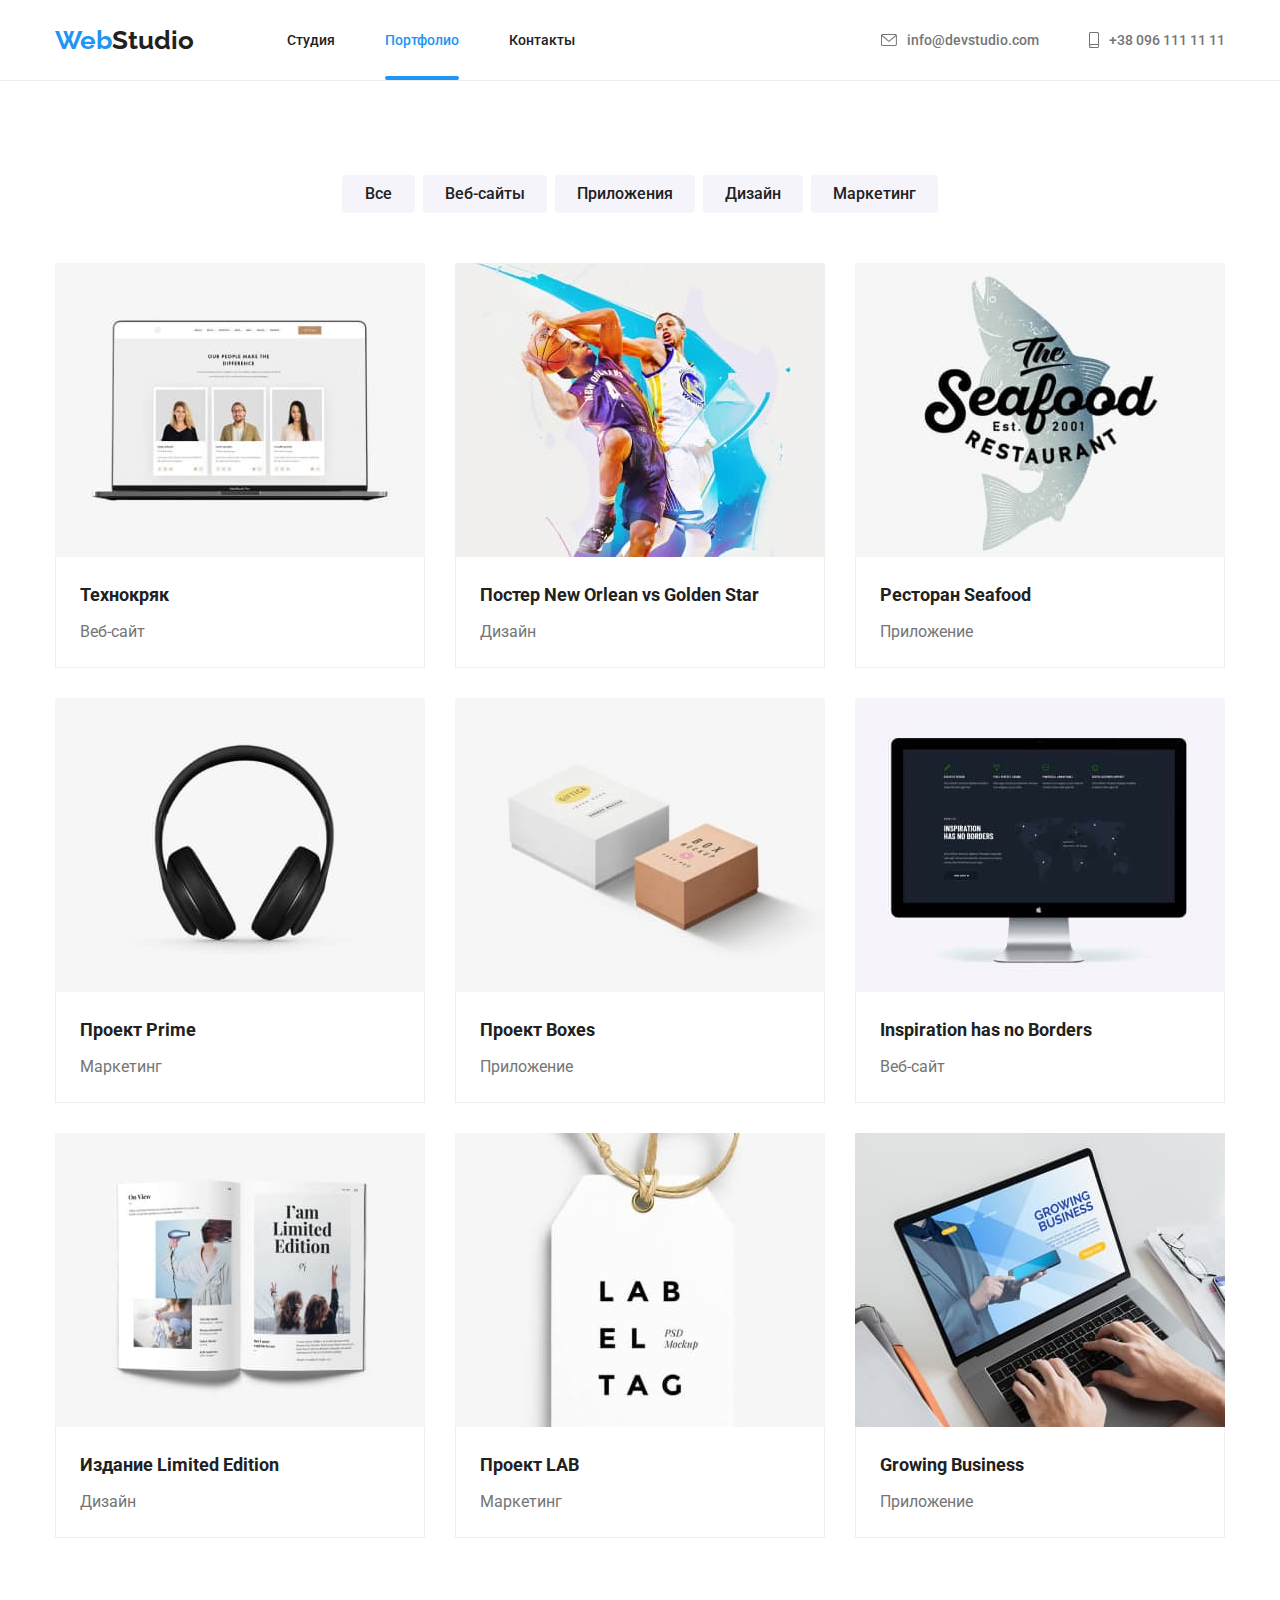
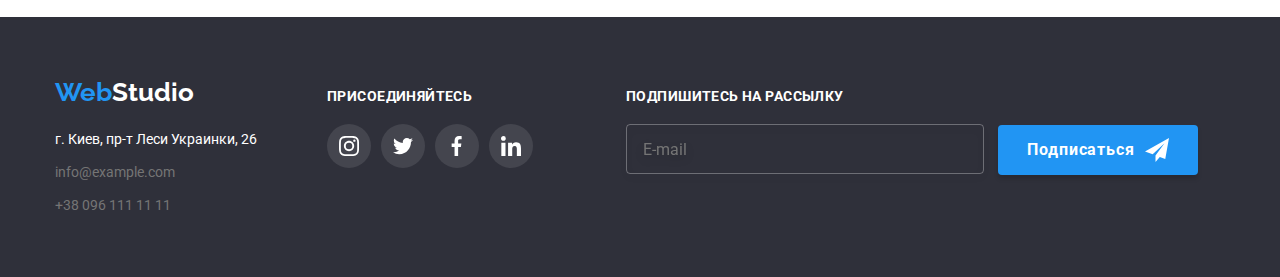
==== portfolio.html @ 1f185177 "add file project" ====
<!DOCTYPE html>
<html lang="ru">
<head>
    <meta charset="UTF-8">
    <meta name="viewport" content="width=device-width, initial-scale=1.0">
    <link rel="preconnect" href="https://fonts.gstatic.com">
    <link href="https://fonts.googleapis.com/css2?family=Raleway:wght@700&family=Roboto:wght@400;500;700;900&display=swap" rel="stylesheet">
    <link rel="stylesheet" href="./css/modern-normalize.css">
    <link rel="stylesheet" href="./css/style.css">
    <title>WebStudio</title>
</head>
<body>
    <header class="header">
       <nav class="nav container">
           <a class="logo"><span>Web</span><span class="black">Studio</span></a>

           <ul class="nav-site">
            <li class="item"><a class="link" href="./index.html">Студия</a></li>
            <li class="item"><a class="link current" href="">Портфолио</a></li>
            <li class="item"><a class="link" href="">Контакты</a></li>
           </ul>


             <ul class="auth-link">
             <li class="item"><a class="link" href="mailto:info@devstudio.com">
                 <svg class="icon-nav" width="16px" height="12px">
                     <use href="image/symbol-icons.svg#icon-envelope"></use>
                 </svg>
                     info@devstudio.com</a></li> 
             <li class="item"><a class="link" href="tel:+380961111111">
                <svg class="icon-nav" width="10px" height="16px">
                     <use href="image/symbol-icons.svg#icon-smartphone"></use>
                 </svg> 
                +38 096 111 11 11</a></li>
             </ul>        
       </nav>
    </header>
    <main>
        <section class="section ">
            <div class="container container-projects">
                <h1 class="projects-title visually-hidden">Каталог</h1>
                
                    <!-- Радиокнопки групировки работ-->
                    <ul class="container-btn">
                        <li class="btn-figure"><button class="btn">Все</button></li>
                        <li class="btn-figure"><button class="btn">Веб-сайты</button></li>
                        <li class="btn-figure"><button class="btn">Приложения</button></li>
                        <li class="btn-figure"><button class="btn">Дизайн</button></li>
                        <li class="btn-figure"><button class="btn">Маркетинг</button></li>
                    </ul>

                <!--Конкретные примеры работ-->
                <ul class="projects-list">
                    
                    <!-- Технокряк -->
                    <li class="item"><a href="">
                        <div class="thumb">
                            <img class="img-content" src="./image/Технокряк.jpg" alt="Веб-сайт Технокряк" width="370">
                            <div class="overlay">
                                <p class="description-work">Технокряк это современная площадка распространения коронавируса. Компании используют эту платформу для цифрового шпионажа и атак на защищённые сервера конкурентов.</p> 
                            </div>
                        </div>
                        <div class="list-content">
                            <h2 class="our-projects-title">Технокряк</h2>
                            <p class="our-projects-cat">Веб-сайт</p>
                        </div>
                    </a></li>
                    
                    <!-- Постер New Orlean vs Golden Star -->
                    <li class="item"><a href="">
                        <div class="thumb">
                            <img class="img-content" src="./image/Постер_New_Orlean_vs_Golden_Star.jpg" alt="Постер New Orlean vs Golden Star" width="370">
                            <div class="overlay">
                                <p class="description-work">Технокряк это современная площадка распространения коронавируса. Компании используют эту платформу для цифрового шпионажа и атак на защищённые сервера конкурентов.</p> 
                            </div>
                        </div>
                        <div class="list-content">
                            <h2 class="our-projects-title">Постер New Orlean vs Golden Star</h2>
                            <p class="our-projects-cat">Дизайн</p> 
                        </div>
                    </a></li>
                    
                    <!-- Ресторан Seafood -->
                    <li class="item"><a href="">
                        <div class="thumb">
                             <img class="img-content" src="./image/Ресторан_Seafood.jpg" alt="Приложение ресторана Seafood" width="370">
                            <div class="overlay">
                                <p class="description-work">Технокряк это современная площадка распространения коронавируса. Компании используют эту платформу для цифрового шпионажа и атак на защищённые сервера конкурентов.</p> 
                            </div>
                        </div>
                        <div class="list-content">
                            <h2 class="our-projects-title">Ресторан Seafood</h2>
                            <p class="our-projects-cat">Приложение</p>   
                        </div>  
                    </a></li>
                    
                    <!-- Проект Prime -->
                    <li class="item"><a href="">
                        <div class="thumb">
                            <img class="img-content" src="./image/Проект_Prime.jpg" alt="Проект Prime" width="370">
                            <div class="overlay">
                                <p class="description-work">Технокряк это современная площадка распространения коронавируса. Компании используют эту платформу для цифрового шпионажа и атак на защищённые сервера конкурентов.</p> 
                            </div>
                        </div>  
                        <div class="list-content">
                            <h2 class="our-projects-title">Проект Prime</h2>
                            <p class="our-projects-cat">Маркетинг</p>   
                        </div>
                    </a></li>
                    
                    <!-- Проект Boxes -->
                    <li class="item"><a href="">
                        <div class="thumb">
                            <img class="img-content" src="./image/Проект_Boxes.jpg" alt="Проект Boxes" width="370">
                            <div class="overlay">
                                <p class="description-work">Технокряк это современная площадка распространения коронавируса. Компании используют эту платформу для цифрового шпионажа и атак на защищённые сервера конкурентов.</p> 
                            </div>
                        </div>  
                        
                        <div class="list-content">
                            <h2 class="our-projects-title">Проект Boxes</h2>
                            <p class="our-projects-cat">Приложение</p>  
                        </div>
                    </a></li>

                    <!-- Inspiration has no Borders -->
                    <li class="item"><a href="">
                        <div class="thumb">
                            <img class="img-content" src="./image/Inspiration_no_Border.jpg" alt="Веб-сайт Inspiration has no Borders" width="370">
                            <div class="overlay">
                                <p class="description-work">Технокряк это современная площадка распространения коронавируса. Компании используют эту платформу для цифрового шпионажа и атак на защищённые сервера конкурентов.</p> 
                            </div>
                        </div> 
                        
                        <div class="list-content">
                            <h2 class="our-projects-title">Inspiration has no Borders</h2>
                            <p class="our-projects-cat">Веб-сайт</p>   
                        </div>
                    </a></li>
                    
                     <!-- Издание Limited Edition -->
                    <li class="item"><a href="">
                        <div class="thumb">
                            <img class="img-content" src="./image/Издание_Limited_Edition.jpg" alt="Издание Limited Edition" width="370">
                            <div class="overlay">
                                <p class="description-work">Технокряк это современная площадка распространения коронавируса. Компании используют эту платформу для цифрового шпионажа и атак на защищённые сервера конкурентов.</p> 
                            </div>
                        </div> 
                        <div class="list-content">
                            <h2 class="our-projects-title">Издание Limited Edition</h2>
                            <p class="our-projects-cat">Дизайн</p> 
                        </div>
                    </a></li>

                    <!-- Проект LAB -->
                    <li class="item"><a href="">
                        <div class="thumb">
                            <img class="img-content" src="./image/Проект_LAB.jpg" alt="Проект LAB" width="370">
                            <div class="overlay">
                                <p class="description-work">Технокряк это современная площадка распространения коронавируса. Компании используют эту платформу для цифрового шпионажа и атак на защищённые сервера конкурентов.</p> 
                            </div>
                        </div>  
                        
                        <div class="list-content">
                            <h2 class="our-projects-title">Проект LAB</h2>
                            <p class="our-projects-cat">Маркетинг</p>   
                        </div>
                    </a></li>

                     <!-- Inspiration has no Borders -->
                    <li class="item"><a href="">
                        <div class="thumb">
                            <img class="img-content" src="./image/Growing_Business.jpg" alt="Приложение Growing Business" width="370">
                            <div class="overlay">
                                <p class="description-work">Технокряк это современная площадка распространения коронавируса. Компании используют эту платформу для цифрового шпионажа и атак на защищённые сервера конкурентов.</p> 
                            </div>
                        </div>
                        <div class="list-content">
                            <h2 class="our-projects-title">Growing Business</h2>
                            <p class="our-projects-cat">Приложение</p> 
                        </div>
                    </a></li>
                </ul>
            </div>
            
        </section>
    </main>
<footer class="footer">
        <div class="container footer-container">
            <div class="footer-contact">
                <a class="logo"><span>Web</span><span class="white">Studio</span></a>
                <address>
                <ul class="contact">
                    <li><a class="address" href="#">г. Киев, пр-т Леси Украинки, 26</a></li>
                    <li><a class="contact-link" href="mailto:info@example.com">info@example.com</a></li>
                    <li><a class="contact-link" href="tel:+380961111111">+38 096 111 11 11</a></li>
                    </ul> 
                </address>    
            </div>
            <div class="footer-social">
                <b class="get-us">присоединяйтесь</b>
                <ul class="icon-list icon-footer">
                                <li class="icon-item">
                                    <a href="#" class="icon-link">
                                        <svg class="icon-social">
                                            <use href="./image/symbol-icons.svg#icon-instagram">

                                            </use>
                                        </svg>
                                    </a>
                                </li>
                                <li class="icon-item">
                                    <a href="#" class="icon-link">
                                        <svg class="icon-social">
                                            <use href="./image/symbol-icons.svg#icon-twitter">

                                            </use>
                                        </svg>
                                    </a>
                                </li>
                                <li class="icon-item">
                                    <a href="#" class="icon-link">
                                        <svg class="icon-social">
                                            <use href="./image/symbol-icons.svg#icon-facebook">

                                            </use>
                                        </svg>
                                    </a>
                                </li>
                                <li class="icon-item">
                                    <a href="#" class="icon-link">
                                        <svg class="icon-social">
                                            <use href="./image/symbol-icons.svg#icon-linkedin">
                                            </use>
                                        </svg>
                                    </a>
                                </li>
                            </ul>
            </div>
            <div class="footer-form">
                <b class="get-us">Подпишитесь на рассылку</b>
                <form action="">
                    <input type="email" name="mail" id="mail" placeholder="E-mail" class="footer-form-email">
                    <button type="submit" class="btn-form">
                        Подписаться
                        <svg width="24" height="24">
                            <use href="./image/symbol-icons.svg#icon-icon-send">
                        </svg>
                    </button>
                </form>
            </div>
        </div>
        
</footer>
</body>
</html>
---- css/style.css ----
:root {
    --primary-text-color: #757575;
    --title-color: #212121;
    --title-color-white: #ffffff;
    --accent-color: #2195f3;
    --address-color: (255, 255, 255, 0.6);
    --icons-color: #AFB1B8;
}



/* Цвета текста страниц
    цвет заголовков,  #212121 и #FFFFFF, 
    цвет дополнительного текста (p) #757575
    цвет в nav rgba (255, 255, 255, 0,6)

    Цвета подложки FFFFFF, 2F303A, F5F4FA

    Цвет кнопок*, ссылок и  #2196F3,
    #F5F4FA
*/
body {
    margin: 0;
    background-color: #ffffff;
    color: var(--primary-text-color);

    font-family: 'Raleway', sans-serif;
    font-family: 'Roboto', sans-serif;
}

ul {
    margin: 0px;
    padding: 0px;
}

ul > li {
    list-style: none;
}

a {
    text-decoration: none;
}

h1, h2, h3, p, a {
    margin: 0;
}

span {
    padding: 0;
}

button {
    margin: 0;
    padding: 0;
    border: none;
    font: inherit;
    color: inherit;
    background-color: transparent;
    
    cursor: pointer;
}

.visually-hidden {
  position: absolute;
  width: 1px;
  height: 1px;
  margin: -1px;
  border: 0;
  padding: 0;
  
  white-space: nowrap;
  clip-path: inset(100%);
  clip: rect(0 0 0 0);
  overflow: hidden;
}

.section {
    max-width: 100%;
    margin-left: auto;
    margin-right: auto;
}

.container {
    margin-left: auto;
    margin-right: auto;
    width: 1170px;
    padding-left: 15px;
    padding-right: 15px;
}

.section-title {
    color: var(--title-color);
    
    font-size: 36px;
    font-weight: 700;
    line-height: 1.16;
    text-align: center;
}

/* Навигация сайта*/
.header {
    border-bottom: 1px solid #ECECEC;
}

.nav {
    display: flex;
    align-items: center;
}

.logo {
    display: block;
    padding: 0;

    color: var(--accent-color);

    font-family: Raleway;
    font-style: normal;
    font-weight: 700;
    font-size: 26px;
}

.logo>.black {
    color: var(--title-color) ;
}

.nav-site {
    display: flex;
    align-items: center;
    margin-left: 93px;
}

.nav-site .item + .item, 
.auth-link .item + .item{
    margin-left: 50px;
}

.nav-site .link {
    display: block;
    padding-top: 32px;
    padding-bottom: 32px;
    color: var(--title-color);

    font-size: 14px;
    font-weight: 500;
    line-height: 1.17;
    text-decoration: none;

    transition: color 250ms cubic-bezier(0.4, 0, 0.2, 1);
}

.nav-site .current{
    color: var(--accent-color);
    position: relative;
}

.current::after {
    content: '';
    position: absolute;
    bottom: 0%;
    left: 0;
    width: 100%;
    height: 4px;
    background-color: var(--accent-color);
    border-radius: 2px;

}

.nav-site .link:hover,
.nav-site .link:focus {
    color: var(--accent-color);
}


.auth-link {
    margin-left: auto;
    display: flex;
    align-items: center;
}

.auth-link .item .link {
    display: flex;
    align-items: center;
}

.auth-link .link {

    color: var(--primary-text-color);

    font-style: normal;
    font-size: 14px;
    font-weight: 500;
    line-height: 1.17;
    text-decoration: none;

    transition: color 250ms cubic-bezier(0.4, 0, 0.2, 1);
}

.icon-nav {
    display: block;
    padding: 0;
    margin-right: 10px;
    fill: currentColor;
}

.auth-link .link:hover,
.auth-link .link:focus {
    color: var(--accent-color);
}

/* Главная часть, Герой*/

.hero {
    width: 100%;
    max-height: 600px;
    background-color: #2F303A;
    background-image: linear-gradient(to top, rgba(47, 48, 58, 0.4), rgba(47, 48, 58, 0.4)), url(../image/background.jpg);
    background-repeat: no-repeat;
    background-position: center;
    background-size: cover;
    

}

.hero-container {
    text-align: center;
    padding-top: 200px;
    padding-bottom: 200px;
}

.hero-title {
    display: block;
    
    color: var(--title-color-white);

    font-size: 44px;
    font-weight: 900;
    line-height: 1.37;
    text-transform: uppercase;
    letter-spacing: 0.06em;
}

.button.primary {
    display: inline-block;
    margin-top: 30px;
    padding: 10px 32px;
    border-radius: 4px;
    box-shadow: 0px 4px 4px rgba(0, 0, 0, 0.15);

    background-color: var(--accent-color);
    color: var(--title-color-white);

    font-weight: 700;
    font-size: 16px;
    line-height: 1.875;
    letter-spacing: 0.06em;
    text-align: center;
}

.backdrop {
    position: fixed;
    top: 0;
    left: 0;
    width: 100%;
    height: 100%;
    background-color:rgba(0, 0, 0, 0.2);
    z-index: 2;

    opacity: 1;
    transition: opacity 250ms cubic-bezier(0.4, 0, 0.2, 1);
}
.backdrop.is-hidden {
    opacity: 0;
    pointer-events: none;
}

/* Модальное окно */

.modal {
    position: absolute;
    top: 50%;
    left: 50%;
    transform: translate(-50%, -50%) scale(1.0);
    
    box-sizing: border-box;
    width: 528px;
    height: 581px;
    padding: 40px;
    background-color: var(--title-color-white);
    box-shadow: 0px 1px 3px rgba(0, 0, 0, 0.12),
    0px 1px 1px rgba(0, 0, 0, 0.14),
    0px 2px 1px rgba(0, 0, 0, 0.2);
    border-radius: 4px;

    transition: transform 250ms cubic-bezier(0.4, 0, 0.2, 1);
}

.backdrop.is-hidden .modal {
    transform: translate(-50%, -50%) scale(0.9);
}


.form-modal>.modal-title {
    display: inline-block;
    margin-bottom: 12px;

    font-weight: 700;
    font-size: 20px;
    line-height: 1.15;
    text-align: center;
    letter-spacing: 0.03em;
    color: var(--title-color);
}

.block-input {
    position: relative;
}

.input-name {
    display: block;
    margin-bottom: 4px;
    text-align: start;

    font-weight: normal;
    font-size: 12px;
    line-height: 1.16;
    letter-spacing: 0.01em;

}

.form-input {

    display: inline-block;
    width: 448px;
    height: 40px;
    margin-bottom: 10px;
    padding: 12px 42px;

    border: 1px solid rgba(33, 33, 33, 0.2);
    box-sizing: border-box;
    border-radius: 4px;
    outline: none;
    cursor: pointer;

    transition: border 250ms cubic-bezier(0.4, 0, 0.2, 1);
}

.input-icons {
    position: absolute;
    bottom: 21px;
    left: 12px;

    transition: fill 250ms cubic-bezier(0.4, 0, 0.2, 1);
}

.form-input:focus-within {
    border: 1px solid #2196F3;
    border-radius: 4px;
}

.form-input:focus-within+.input-icons {
    fill: var(--accent-color);
}

.form-modal textarea {
    width: 448px;
    height: 120px;
    resize: none;
    margin-bottom: 20px;
    padding: 12px 16px ;

    border: 1px solid rgba(33, 33, 33, 0.2);
    box-sizing: border-box;
    border-radius: 4px;
    outline: none;
    cursor: pointer;
}

.form-modal textarea::placeholder {
    font-weight: 400;
    font-size: 12px;
    line-height: 1.16;
    letter-spacing: 0.01em;
    color: rgba(117, 117, 117, 0.5);
}

.form-modal textarea:focus-within {
    border: 1px solid #2196F3;
    border-radius: 4px;
}

.agreement {
    display: flex;
    justify-content: center;
    align-items: center;
    margin-bottom: 30px;
    font-weight: 400;
    font-size: 14px;
    line-height: 1.71;
    letter-spacing: 0.03em;
    color: var(--primary-text-color);
}

.terms-agreement {
    text-decoration: underline;
    color: var(--accent-color);
}

.icon-checkbox {
    display: inline-block;
    width: 15px;
    height: 15px;
    margin-right: 7px;
    box-sizing: border-box;
    border: 2px solid #212121;
    border-radius: 2px;

    transition-duration: 250ms;
    transition-timing-function: cubic-bezier(0.4, 0, 0.2, 1);
}

.agreement-checkbox:checked + .icon-checkbox {
    border-color: var(--accent-color);
    background-color: var(--accent-color);
    background-image: url(../image/icon\ check.svg);
    background-size: contain;
    background-position: center;
    background-origin: border-box;
}


.close {
    position: absolute;
    top: 8px;
    right: 8px;
    display: flex;
    justify-content: center;
    align-items: center;
    width: 30px;
    height: 30px;
    border: 1px solid rgba(0, 0, 0, 0.1);
    border-radius: 50%;
    color: var(--title-color-white);
}

.close:hover, .close:focus {
    fill: #2196F3;
}

/* Наши преимущества*/

.our-work-list {
    display: flex;
    padding-top: 94px;
}

.our-work-list .item {
    display: inline-block;
    max-width: 270px;
}

.our-work-list .item + .item {
    margin-left: 30px;
}

.our-work-icon{
    display: flex;
    justify-content: center;
    align-items: center;
    width: 270px;
    height: 120px;
    margin-bottom: 30px;
    background-color: #F5F4FA;
    border-radius: 4px;
}

.work-icon {
    width: 70px;
    height: 70px;

}


.our-work-subtitle {
    color: var(--title-color);
    
    font-size: 14px;
    font-weight: 700;
    line-height: 16px;
    letter-spacing: 0.03em;
    text-transform: uppercase;
}

.our-work-text {
    padding-top: 10px;

    font-size: 14px;
    font-weight: 400;
    line-height: 24px;
    letter-spacing: 0.03em;
}

/* Наши работы*/
.container.work-exemple {
    padding-top: 94px;
    padding-bottom: 94px;
}

.our-work-exemple {
    display: flex;
    justify-content: space-between;
    margin-top: 50px;
}

.our-work-exemple>.img:not(:last-child) {
    padding-right: 30px;
}

.img {
    display: block;
    padding: 0;
    z-index: 1;
}

.img>a {
    position: relative;
    display: inline-block;
    width: 370px;
    height: 294px;
    
}

.work-exemple-text {
    position: absolute;
    bottom: 0;
    left: 0;

    display: flex;
    justify-content: center;
    align-items: center;
    width: 100%;
    height: 70px;
    background-color: rgba(47, 48, 58, 0.8);
}

.work-exemple-text>p {
    font-style: normal;
    font-weight: 700;
    font-size: 14px;
    line-height: 1.14;
    letter-spacing: 0.03em;
    text-transform: uppercase;

    color: #FFFFFF;
}


/* Наша команда*/

.team{
    background-color: #F5F4FA;
}

.team-container {
    padding-top: 94px;
    padding-bottom: 94px;
}

.team-title{
    margin-bottom: 50px;
}


.team-items {
    display: flex;
}

.team-items>.card {
    width: 270px;
    margin-right: 30px;
    background: #FFFFFF;

    box-shadow: 0px 1px 3px rgba(0, 0, 0, 0.12),
    0px 1px 1px rgba(0, 0, 0, 0.14),
    0px 2px 1px rgba(0, 0, 0, 0.2);
    border-radius: 0px 0px 4px 4px;
}

.team-items>.card:last-child {
    margin-right: 0px;
}

.card-text {
    padding-top: 30px;
    padding-bottom: 30px;
    text-align: center;

}

.team-items .name {
    margin-bottom: 10px;

    color: var(--title-color);

    font-size: 16px;
    font-weight: 500;
    line-height: 1.18;
}

.team-items .profession {
    font-size: 16px;
    font-weight: 400;
    line-height: 1.18;
}

/* Иконки соц. сайтов */
.icon-list {
    display: flex;
    justify-content: center;
    margin-top: 16px;
}

.icon-item {
    display: flex;
}

.icon-item:not(:last-child) {
    margin-right: 10px;
}

.icon-link {
    display: flex;
    justify-content: center;
    align-items: center;
    width: 44px;
    height: 44px;
    border-radius: 50%;
    color: var(--icons-color);

    transition: color 250ms cubic-bezier(0.4, 0, 0.2, 1),
    background-color 250ms cubic-bezier(0.4, 0, 0.2, 1);
}

.icon-link .icon-social {
    width: 20px;
    height: 20px;
    fill: currentColor;
}

.icon-link:hover,
.icon-link:focus {
    background-color: var(--accent-color);
    color: var(--title-color-white);
}

/* Постоянные клиенты */
.container-client {
    padding-top: 94px;
    padding-bottom: 94px;
}

.client-list {
    display: flex;
    margin-top: 50px;
}

.client-item {
    width: 170px;
}

.client-item:not(:last-child) {
    margin-right: 30px;
}

.client-link {
    display: flex;
    justify-content: center;
    align-items: center;
    max-width: 100%;
    height: 90px;
    border: 1px solid var(--icons-color);
    box-sizing: border-box;
    border-radius: 4px;
    color: var(--icons-color);

    transition: color 250ms cubic-bezier(0.4, 0, 0.2, 1),
    background-color 250ms cubic-bezier(0.4, 0, 0.2, 1);
}

.logo-icon {
    fill: currentColor;
}

.client-link:hover,
.client-link:focus {
    border-color: var(--accent-color);
    color: var(--accent-color);
}

/* Подвал */

.footer {
    background-color: #2F303A;
}

.footer-container {
    display: flex;
    align-items: baseline;
    padding-top: 60px;
    padding-bottom: 60px;
}

.footer-contact {
    margin-right: 70px;
}

.footer-contact .logo {
    margin-bottom: 20px;
}

.logo>.white {
    color: var(--title-color-white);
}

.contact li + li {
    margin-top: 9px;
}

.contact a {
    font-style: normal;
    font-size: 14px;
    font-weight: 400;
    line-height: 24px;
    text-decoration: none;
}

.contact .address {
    color: var(--title-color-white);
}

.contact .contact-link {
    color: var(--address-color);

}
.footer-social {
    margin-right: 93px;
}

.get-us {
    display: block;
    margin-bottom: 20px;
    font-style: normal;
    font-weight: bold;
    font-size: 14px;
    line-height: 1.15;
    letter-spacing: 0.03em;
    text-transform: uppercase;
    color: #FFFFFF;
}

.icon-footer .icon-link{
    display: flex;
    justify-content: center;
    align-items: center;
    width: 44px;
    height: 44px;
    border-radius: 50%;
    background-color: rgba(255, 255, 255, 0.1);
    color: var(--title-color-white);
}

.footer-form-email{
    width: 358px;
    height: 50px;
    padding: 15px 16px;

    border: 1px solid rgba(255, 255, 255, 0.3);
    box-sizing: border-box;
    filter: drop-shadow(0px 4px 4px rgba(0, 0, 0, 0.15));
    border-radius: 4px;
    outline: none;
    background-color: transparent;
    color: var(--title-color-white);
}


.btn-form {
    display: inline-flex;
    justify-content: center;
    align-items: center;
    width: 200px;
    margin-left: 10px;
    padding-top: 10px;
    padding-bottom: 10px;
   
    font-weight: 700;
    font-size: 16px;
    line-height: 1.875;
    letter-spacing: 0.06em;
    color: var(--title-color-white);

    background-color: var(--accent-color);
    box-shadow: 0px 4px 4px rgba(0, 0, 0, 0.15);
    border-radius: 4px;

    transition: background-color 250ms cubic-bezier(0.4, 0, 0.2, 1),
}

.btn-form>svg {
    margin-left: 10px;
    fill: currentColor;
}

.btn-form:hover, .btn-form:focus {
    background-color: #188CE8;
}

/* ----------Страница - ПОРТФОЛИО -------------------------------------------------------*/
.container-projects {
    padding-top: 94px;
    padding-bottom: 94px;
}



/* Радиокнопки, выбор категории работ*/
.container-btn {
    display: flex;
    justify-content: center;
    margin-bottom: 50px;
}

.container-btn .btn-figure+.btn-figure {
    margin-left: 8px;
}


.btn {
    border-radius: 4px;
    padding: 6px 22px;
    min-width: 73px;

    background-color: #F5F4FA;
    color: var(--title-color);

    font-weight: 500;
    font-size: 16px;
    line-height: 1.625;
    text-align: center;

   transition: color 250ms cubic-bezier(0.4, 0, 0.2, 1),
   background-color 250ms cubic-bezier(0.4, 0, 0.2, 1),
   box-shadow 250ms cubic-bezier(0.4, 0, 0.2, 1);
}

.btn:focus,
.btn:hover {
    background-color: var(--accent-color);
    color: var(--title-color-white);
    box-shadow: 0px 3px 1px rgba(0, 0, 0, 0.1),
    0px 1px 2px rgba(0, 0, 0, 0.08),
    0px 2px 2px rgba(0, 0, 0, 0.12);
}

/* Проекты*/
.projects-list {
    display: flex;
    flex-wrap: wrap;
    margin: -15px;
}

.projects-list>.item {
    width: 370px;
    margin: 15px;
}

.projects-list .item:nth-child(3n) {
    margin-right: 0px;
}

.projects-list .item:nth-last-child(-n+3) {
    margin-bottom: 0px;
}

.projects-list a {
    display: block;
    position: relative;

    transition: box-shadow 250ms cubic-bezier(0.4, 0, 0.2, 1);
}

.img-content {
    display: block;
}

.thumb {
    position: relative;
    width: 370px;
    height: 294px;
    overflow: hidden;
}

.overlay {
    position: absolute;
    top: 0;
    left: 0;
    width: 100%;
    height: 100%;
    background-color: rgba(33, 150, 243, 0.9);
    
    transform: translateY(100%);
    transition: transform 250ms cubic-bezier(0.4, 0, 0.2, 1);
}

.overlay .description-work {
    padding: 63px 24px;
    font-weight: 400;
    font-size: 18px;
    line-height: 1.55;
    letter-spacing: 0.03em;
    color: var(--title-color-white);
}

.projects-list a:hover,
.projects-list a:focus,
.projects-list a:hover .overlay,
.projects-list a:focus .overlay
 {
    box-shadow: 0px 1px 1px rgba(0, 0, 0, 0.12),
    0px 4px 4px rgba(0, 0, 0, 0.06),
    1px 4px 6px rgba(0, 0, 0, 0.16);
    transform: translateY(0);
}


.list-content {
    padding-top: 20px;
    padding-bottom: 20px;
    padding-left: 24px;
    padding-right: 24px;

    border-right-width: 1px;
    border-right-style: solid;
    border-right-color: #eeeeee;

    border-bottom-width: 1px;
    border-bottom-style: solid;
    border-bottom-color: #eeeeee;

    border-left-width: 1px;
    border-left-style: solid;
    border-left-color: #eeeeee;

}

.our-projects-title {
    color: var(--title-color);

    font-size: 18px;
    font-weight: 700;
    line-height: 2;

}
.our-projects-cat {
    margin-top: 4px;

    color: var(--primary-text-color);

    font-size: 16px;
    font-weight: 400;
    line-height: 1.87;
}


/* Иконки соц. сайтов */
.icon-list {
    display: flex;
    justify-content: center ;
    margin-top: 16px;
}

.icon-item {
    display: flex;
}

.icon-item:not(:last-child) {
    margin-right: 10px;
}

.icon-link {
    display: flex;
    justify-content: center;
    align-items: center;
    width: 44px;
    height: 44px;
    border-radius: 50%;
    color: var(--icons-color);

    transition: color 250ms cubic-bezier(0.4, 0, 0.2, 1),
    background-color 250ms cubic-bezier(0.4, 0, 0.2, 1);
}

.icon-link .icon-social {
    width: 20px;
    height: 20px;
    fill: currentColor;
}

.icon-link:hover,
.icon-link:focus {
    background-color: var(--accent-color);
    color: var(--title-color-white);
}
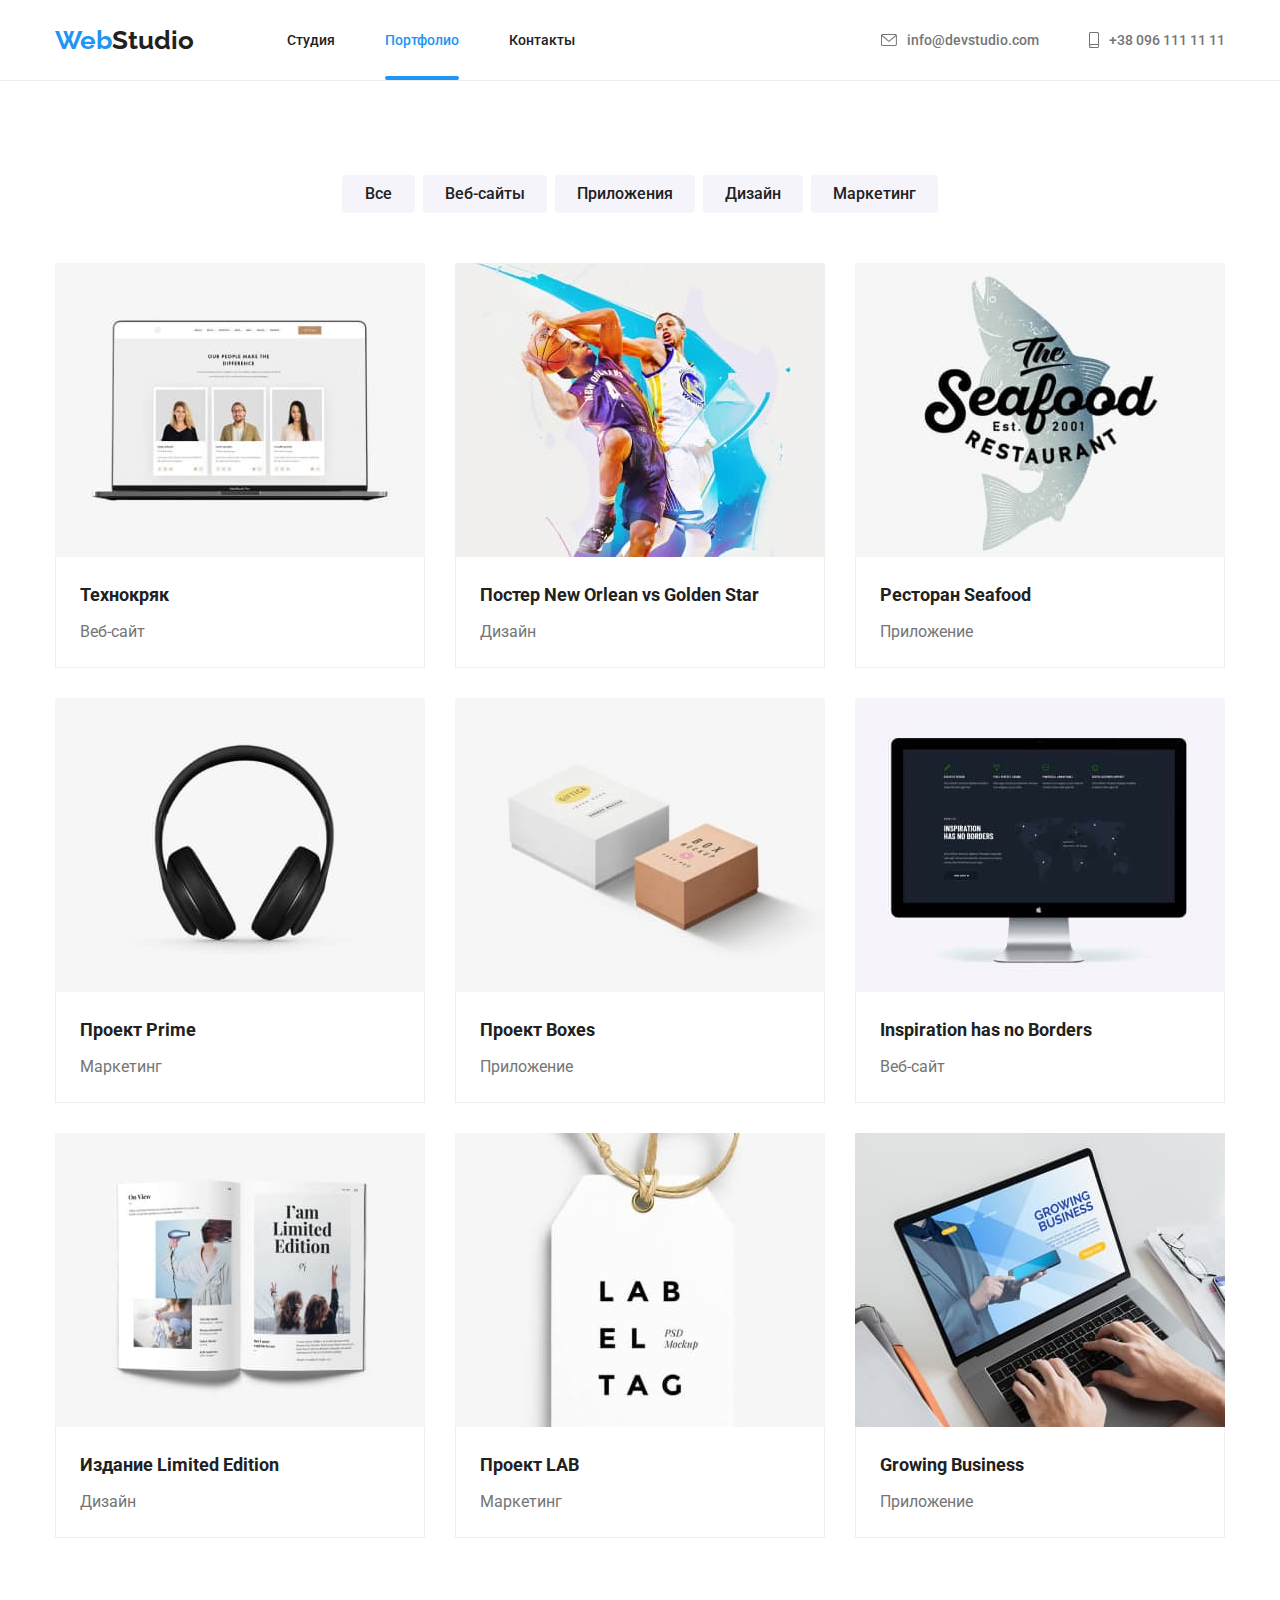
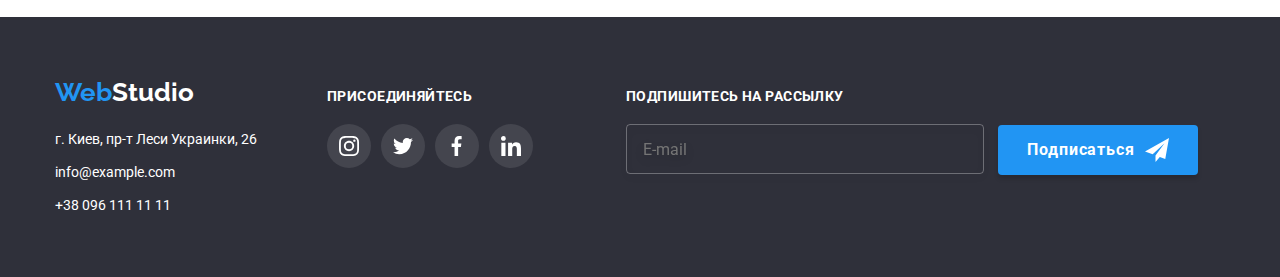
==== commit e2b40d1a: "add_sass_change" ====
--- a/portfolio.html
+++ b/portfolio.html
@@ -5,8 +5,8 @@
     <meta name="viewport" content="width=device-width, initial-scale=1.0">
     <link rel="preconnect" href="https://fonts.gstatic.com">
     <link href="https://fonts.googleapis.com/css2?family=Raleway:wght@700&family=Roboto:wght@400;500;700;900&display=swap" rel="stylesheet">
-    <link rel="stylesheet" href="./css/modern-normalize.css">
-    <link rel="stylesheet" href="./css/style.css">
+    <!-- <link rel="stylesheet" href="./css/modern-normalize.css"> -->
+    <link rel="stylesheet" href="./css/main.min.css">
     <title>WebStudio</title>
 </head>
 <body>
--- a/css/main.min.css
+++ b/css/main.min.css
@@ -0,0 +1,7 @@
+/*! modern-normalize v1.0.0 | MIT License | https://github.com/sindresorhus/modern-normalize */​ ​ ​ *,*::before,*::after{box-sizing:border-box}​ ​:root{-moz-tab-size:4;tab-size:4}​ ​ html{line-height:1.15;-webkit-text-size-adjust:100%}​ ​ ​ body{margin:0}​ ​ body{font-family:system-ui,-apple-system,"Segoe UI",Roboto,Helvetica,Arial,sans-serif,"Apple Color Emoji","Segoe UI Emoji"}​ ​ ​ hr{height:0;color:inherit}​ ​ ​ abbr[title]{text-decoration:underline dotted}​ ​ b,strong{font-weight:bolder}​ ​ code,kbd,samp,pre{font-family:ui-monospace,+ SFMono-Regular,+ Consolas,+ 'Liberation Mono',+ Menlo,+ monospace;font-size:1em}​ ​ small{font-size:80%}​ ​ sub,sup{font-size:75%;line-height:0;position:relative;vertical-align:baseline}​ sub{bottom:-0.25em}​ sup{top:-0.5em}​ ​ ​ table{text-indent:0;border-color:inherit}​ ​ ​ button,input,optgroup,select,textarea{font-family:inherit;font-size:100%;line-height:1.15;margin:0}​ ​ button,select{text-transform:none}​ ​ button,[type='button'],[type='reset'],[type='submit']{-webkit-appearance:button}​ ​::-moz-focus-inner{border-style:none;padding:0}​ ​:-moz-focusring{outline:1px dotted ButtonText}​ ​:-moz-ui-invalid{box-shadow:none}​ ​ legend{padding:0}​ ​ progress{vertical-align:baseline}​ ​::-webkit-inner-spin-button,::-webkit-outer-spin-button{height:auto}​ ​ [type='search']{-webkit-appearance:textfield;outline-offset:-2px}​ ​::-webkit-search-decoration{-webkit-appearance:none}​ ​::-webkit-file-upload-button{-webkit-appearance:button;font:inherit}​ ​ ​ summary{display:list-item}body{margin:0;background-color:#ffffff;color:var(--primary-text-color);font-family:'Raleway', sans-serif;font-family:'Roboto', sans-serif}ul{margin:0px;padding:0px}ul>li{list-style:none}a{text-decoration:none}h1,h2,h3,p,a{margin:0}span{padding:0}button{margin:0;padding:0;border:none;font:inherit;color:inherit;background-color:transparent;cursor:pointer}.visually-hidden{position:absolute;width:1px;height:1px;margin:-1px;border:0;padding:0;white-space:nowrap;clip-path:inset(100%);clip:rect(0 0 0 0);overflow:hidden}.section{max-width:100%;margin-left:auto;margin-right:auto}.section-title{color:var(--title-color);font-size:36px;font-weight:700;line-height:1.16;text-align:center}.container{margin-left:auto;margin-right:auto;width:1170px;padding-left:15px;padding-right:15px}.header{border-bottom:1px solid #ECECEC}.nav{display:flex;align-items:center}.logo{display:block;padding:0;color:#2195f3;font-family:Raleway;font-style:normal;font-weight:700;font-size:26px}.logo>.black{color:#212121}.nav-site{display:flex;align-items:center;margin-left:93px}.nav-site .item+.item,.auth-link .item+.item{margin-left:50px}.nav-site .link{display:block;padding-top:32px;padding-bottom:32px;color:#212121;font-size:14px;font-weight:500;line-height:1.17;text-decoration:none;transition:color 250ms cubic-bezier(0.4, 0, 0.2, 1)}.nav-site .current{color:#2195f3;position:relative}.current::after{content:'';position:absolute;bottom:0%;left:0;width:100%;height:4px;background-color:#2195f3;border-radius:2px}.nav-site .link:hover,.nav-site .link:focus{color:#2195f3}.auth-link{margin-left:auto;display:flex;align-items:center}.auth-link .item .link{display:flex;align-items:center}.auth-link .link{color:#757575;font-style:normal;font-size:14px;font-weight:500;line-height:1.17;text-decoration:none;transition:color 250ms cubic-bezier(0.4, 0, 0.2, 1)}.icon-nav{display:block;padding:0;margin-right:10px;fill:currentColor}.auth-link .link:hover,.auth-link .link:focus{color:#2195f3}.our-work-list{display:flex;padding-top:94px}.our-work-list .item{display:inline-block;max-width:270px}.our-work-list .item+.item{margin-left:30px}.our-work-icon{display:flex;justify-content:center;align-items:center;width:270px;height:120px;margin-bottom:30px;background-color:#F5F4FA;border-radius:4px}.work-icon{width:70px;height:70px}.our-work-subtitle{color:#212121;font-size:14px;font-weight:700;line-height:16px;letter-spacing:0.03em;text-transform:uppercase}.our-work-text{padding-top:10px;font-size:14px;font-weight:400;line-height:24px;letter-spacing:0.03em}.hero{width:100%;max-height:600px;background-color:#2F303A;background-image:linear-gradient(to top, rgba(47,48,58,0.4), rgba(47,48,58,0.4)),url(../image/background.jpg);background-repeat:no-repeat;background-position:center;background-size:cover}.hero-container{text-align:center;padding-top:200px;padding-bottom:200px}.hero-title{display:block;color:#fff;font-size:44px;font-weight:900;line-height:1.37;text-transform:uppercase;letter-spacing:0.06em}.button.primary{display:inline-block;margin-top:30px;padding:10px 32px;border-radius:4px;box-shadow:0px 4px 4px rgba(0,0,0,0.15);background-color:#2195f3;color:#fff;font-weight:700;font-size:16px;line-height:1.875;letter-spacing:0.06em;text-align:center}.container.work-exemple{padding-top:94px;padding-bottom:94px}.our-work-exemple{display:flex;justify-content:space-between;margin-top:50px}.our-work-exemple>.img:not(:last-child){padding-right:30px}.img{display:block;padding:0;z-index:1}.img>a{position:relative;display:inline-block;width:370px;height:294px}.work-exemple-text{position:absolute;bottom:0;left:0;display:flex;justify-content:center;align-items:center;width:100%;height:70px;background-color:rgba(47,48,58,0.8)}.work-exemple-text>p{font-style:normal;font-weight:700;font-size:14px;line-height:1.14;letter-spacing:0.03em;text-transform:uppercase;color:#FFFFFF}.team{background-color:#F5F4FA}.team-container{padding-top:94px;padding-bottom:94px}.team-title{margin-bottom:50px}.team-items{display:flex}.team-items>.card{width:270px;margin-right:30px;background:#FFFFFF;box-shadow:0px 1px 3px rgba(0,0,0,0.12),0px 1px 1px rgba(0,0,0,0.14),0px 2px 1px rgba(0,0,0,0.2);border-radius:0px 0px 4px 4px}.team-items>.card:last-child{margin-right:0px}.card-text{padding-top:30px;padding-bottom:30px;text-align:center}.team-items .name{margin-bottom:10px;color:#212121;font-size:16px;font-weight:500;line-height:1.18}.team-items .profession{font-size:16px;font-weight:400;line-height:1.18}.icon-list{display:flex;justify-content:center;margin-top:16px}.icon-item{display:flex}.icon-item:not(:last-child){margin-right:10px}.icon-link{display:flex;justify-content:center;align-items:center;width:44px;height:44px;border-radius:50%;color:#AFB1B8;transition:color 250ms cubic-bezier(0.4, 0, 0.2, 1),background-color 250ms cubic-bezier(0.4, 0, 0.2, 1)}.icon-link .icon-social{width:20px;height:20px;fill:currentColor}.icon-link:hover,.icon-link:focus{background-color:#2195f3;color:#fff}.container-client{padding-top:94px;padding-bottom:94px}.client-list{display:flex;margin-top:50px}.client-item{width:170px}.client-item:not(:last-child){margin-right:30px}.client-link{display:flex;justify-content:center;align-items:center;max-width:100%;height:90px;border:1px solid #AFB1B8;box-sizing:border-box;border-radius:4px;color:#AFB1B8;transition:color 250ms cubic-bezier(0.4, 0, 0.2, 1),background-color 250ms cubic-bezier(0.4, 0, 0.2, 1)}.logo-icon{fill:currentColor}.client-link:hover,.client-link:focus{border-color:#2195f3;color:#2195f3}.footer{background-color:#2F303A}.footer-container{display:flex;align-items:baseline;padding-top:60px;padding-bottom:60px}.footer-contact{margin-right:70px}.footer-contact .logo{margin-bottom:20px}.logo>.white{color:#fff}.contact li+li{margin-top:9px}.contact a{font-style:normal;font-size:14px;font-weight:400;line-height:24px;text-decoration:none;color:#fff}.footer-social{margin-right:93px}.get-us{display:block;margin-bottom:20px;font-style:normal;font-weight:bold;font-size:14px;line-height:1.15;letter-spacing:0.03em;text-transform:uppercase;color:#fff}.icon-footer .icon-link{display:flex;justify-content:center;align-items:center;width:44px;height:44px;border-radius:50%;background-color:rgba(255,255,255,0.1);color:#fff}.footer-form-email{width:358px;height:50px;padding:15px 16px;border:1px solid rgba(255,255,255,0.3);box-sizing:border-box;filter:drop-shadow(0px 4px 4px rgba(0,0,0,0.15));border-radius:4px;outline:none;background-color:transparent;color:#fff}.btn-form{display:inline-flex;justify-content:center;align-items:center;width:200px;margin-left:10px;padding-top:10px;padding-bottom:10px;font-weight:700;font-size:16px;line-height:1.875;letter-spacing:0.06em;color:#fff;background-color:#2195f3;box-shadow:0px 4px 4px rgba(0,0,0,0.15);border-radius:4px;transition:background-color 250ms cubic-bezier(0.4, 0, 0.2, 1)}.btn-form>svg{margin-left:10px;fill:currentColor}.btn-form:hover,.btn-form:focus{background-color:#188CE8}.backdrop{position:fixed;top:0;left:0;width:100%;height:100%;background-color:rgba(0,0,0,0.2);z-index:2;opacity:1;transition:opacity 250ms cubic-bezier(0.4, 0, 0.2, 1)}.backdrop.is-hidden{opacity:0;pointer-events:none}.modal{position:absolute;top:50%;left:50%;transform:translate(-50%, -50%) scale(1);box-sizing:border-box;width:528px;height:581px;padding:40px;background-color:#fff;box-shadow:0px 1px 3px rgba(0,0,0,0.12),0px 1px 1px rgba(0,0,0,0.14),0px 2px 1px rgba(0,0,0,0.2);border-radius:4px;transition:transform 250ms cubic-bezier(0.4, 0, 0.2, 1)}.backdrop.is-hidden .modal{transform:translate(-50%, -50%) scale(0.9)}.form-modal>.modal-title{display:inline-block;margin-bottom:12px;font-weight:700;font-size:20px;line-height:1.15;text-align:center;letter-spacing:0.03em;color:#212121}.block-input{position:relative}.input-name{display:block;margin-bottom:4px;text-align:start;font-weight:normal;font-size:12px;line-height:1.16;letter-spacing:0.01em}.form-input{display:inline-block;width:448px;height:40px;margin-bottom:10px;padding:12px 42px;border:1px solid rgba(33,33,33,0.2);box-sizing:border-box;border-radius:4px;outline:none;cursor:pointer;transition:border 250ms cubic-bezier(0.4, 0, 0.2, 1)}.input-icons{position:absolute;bottom:21px;left:12px;transition:fill 250ms cubic-bezier(0.4, 0, 0.2, 1)}.form-input:focus-within{border:1px solid #2196F3;border-radius:4px}.form-input:focus-within+.input-icons{fill:#2195f3}.form-modal textarea{width:448px;height:120px;resize:none;margin-bottom:20px;padding:12px 16px;border:1px solid rgba(33,33,33,0.2);box-sizing:border-box;border-radius:4px;outline:none;cursor:pointer}.form-modal textarea::placeholder{font-weight:400;font-size:12px;line-height:1.16;letter-spacing:0.01em;color:rgba(117,117,117,0.5)}.form-modal textarea:focus-within{border:1px solid #2196F3;border-radius:4px}.agreement{display:flex;justify-content:center;align-items:center;margin-bottom:30px;font-weight:400;font-size:14px;line-height:1.71;letter-spacing:0.03em;color:#757575}.terms-agreement{text-decoration:underline;color:#2195f3}.icon-checkbox{display:inline-block;width:15px;height:15px;margin-right:7px;box-sizing:border-box;border:2px solid #212121;border-radius:2px;transition-duration:250ms;transition-timing-function:cubic-bezier(0.4, 0, 0.2, 1)}.agreement-checkbox:checked+.icon-checkbox{border-color:#2195f3;background-color:#2195f3;background-image:url(../../image/icon-check.svg);background-size:contain;background-position:center;background-origin:border-box}.close{position:absolute;top:8px;right:8px;display:flex;justify-content:center;align-items:center;width:30px;height:30px;border:1px solid rgba(0,0,0,0.1);border-radius:50%;color:#fff}.close:hover,.close:focus{fill:#2196F3}.container-projects{padding-top:94px;padding-bottom:94px}.container-btn{display:flex;justify-content:center;margin-bottom:50px}.container-btn .btn-figure+.btn-figure{margin-left:8px}.btn{border-radius:4px;padding:6px 22px;min-width:73px;background-color:#F5F4FA;color:#212121;font-weight:500;font-size:16px;line-height:1.625;text-align:center;transition:color 250ms cubic-bezier(0.4, 0, 0.2, 1),background-color 250ms cubic-bezier(0.4, 0, 0.2, 1),box-shadow 250ms cubic-bezier(0.4, 0, 0.2, 1)}.btn:focus,.btn:hover{background-color:#2195f3;color:#fff;box-shadow:0px 3px 1px rgba(0,0,0,0.1),0px 1px 2px rgba(0,0,0,0.08),0px 2px 2px rgba(0,0,0,0.12)}.projects-list{display:flex;flex-wrap:wrap;margin:-15px}.projects-list>.item{width:370px;margin:15px}.projects-list .item:nth-child(3n){margin-right:0px}.projects-list .item:nth-last-child(-n+3){margin-bottom:0px}.projects-list a{display:block;position:relative;transition:box-shadow 250ms cubic-bezier(0.4, 0, 0.2, 1)}.img-content{display:block}.thumb{position:relative;width:370px;height:294px;overflow:hidden}.overlay{position:absolute;top:0;left:0;width:100%;height:100%;background-color:rgba(33,150,243,0.9);transform:translateY(100%);transition:transform 250ms cubic-bezier(0.4, 0, 0.2, 1)}.overlay .description-work{padding:63px 24px;font-weight:400;font-size:18px;line-height:1.55;letter-spacing:0.03em;color:#fff}.projects-list a:hover,.projects-list a:focus,.projects-list a:hover .overlay,.projects-list a:focus .overlay{box-shadow:0px 1px 1px rgba(0,0,0,0.12),0px 4px 4px rgba(0,0,0,0.06),1px 4px 6px rgba(0,0,0,0.16);transform:translateY(0)}.list-content{padding-top:20px;padding-bottom:20px;padding-left:24px;padding-right:24px;border-right-width:1px;border-right-style:solid;border-right-color:#eeeeee;border-bottom-width:1px;border-bottom-style:solid;border-bottom-color:#eeeeee;border-left-width:1px;border-left-style:solid;border-left-color:#eeeeee}.our-projects-title{color:#212121;font-size:18px;font-weight:700;line-height:2}.our-projects-cat{margin-top:4px;color:#757575;font-size:16px;font-weight:400;line-height:1.87}.icon-list{display:flex;justify-content:center;margin-top:16px}.icon-item{display:flex}.icon-item:not(:last-child){margin-right:10px}.icon-link{display:flex;justify-content:center;align-items:center;width:44px;height:44px;border-radius:50%;color:#AFB1B8;transition:color 250ms cubic-bezier(0.4, 0, 0.2, 1),background-color 250ms cubic-bezier(0.4, 0, 0.2, 1)}.icon-link .icon-social{width:20px;height:20px;fill:currentColor}.icon-link:hover,.icon-link:focus{background-color:#2195f3;color:#fff}
+/*# sourceMappingURL=main.min.css.map */